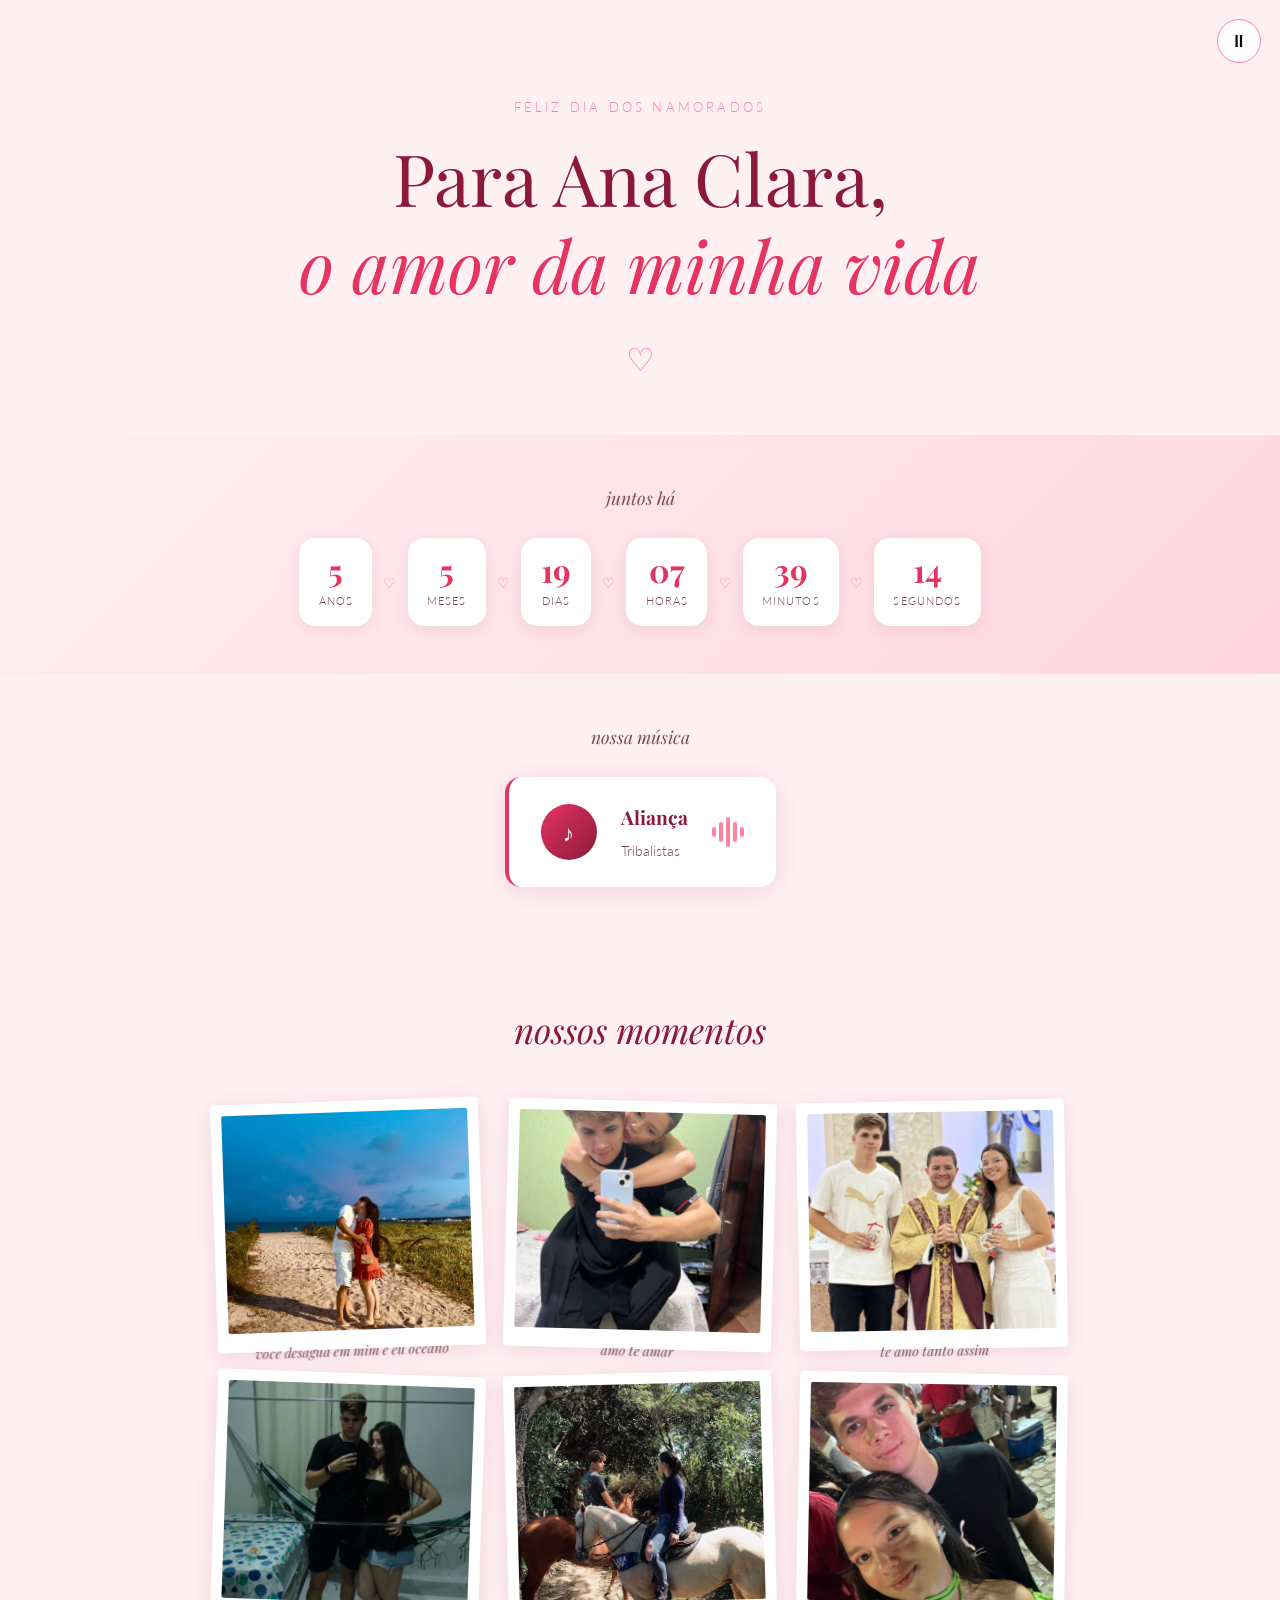
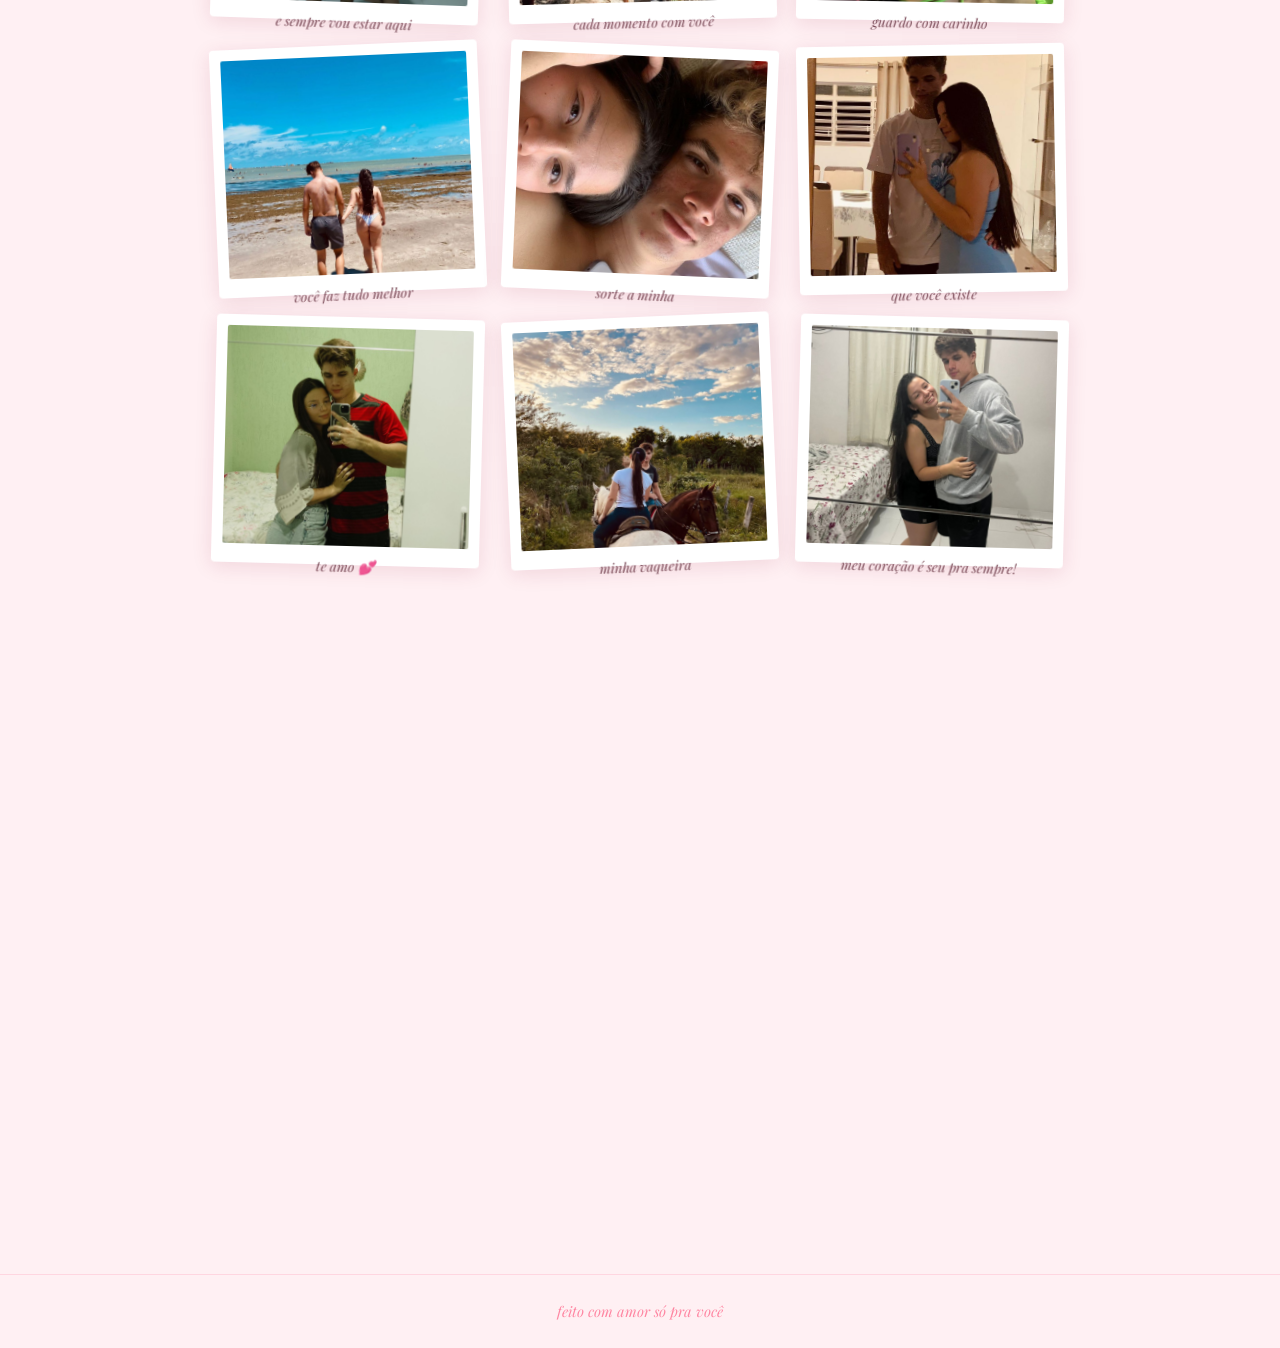
==== principal.html @ 59585c62 "primeiro commit" ====
<!DOCTYPE html>
<html lang="pt-BR">
<head>
  <meta charset="UTF-8" />
  <meta name="viewport" content="width=device-width, initial-scale=1.0" />
  <title>Para você 💕</title>
  <link rel="stylesheet" href="css/style.css" />
  <link rel="preconnect" href="https://fonts.googleapis.com" />
  <link href="https://fonts.googleapis.com/css2?family=Playfair+Display:ital,wght@0,400;0,700;1,400&family=Lato:wght@300;400&display=swap" rel="stylesheet" />
</head>
<body class="principal">

  <div class="coracoes-bg" aria-hidden="true"></div>

  <button class="music-toggle" id="musicToggle" aria-label="pausar música">⏸</button>

  <section class="hero">
    <p class="eyebrow">feliz dia dos namorados</p>
    <h1 class="hero-titulo">
      Para Ana Clara,
      <em>o amor da minha vida</em>
    </h1>
    <div class="separador-coracao">♡</div>
  </section>

  <!-- CONTADOR -->
  <section class="contador-secao">
    <p class="contador-label">juntos há</p>
    <div class="contador-grid">
      <div class="contador-bloco">
        <span class="contador-num" id="anos">0</span>
        <span class="contador-txt">anos</span>
      </div>
      <div class="contador-sep">♡</div>
      <div class="contador-bloco">
        <span class="contador-num" id="meses">0</span>
        <span class="contador-txt">meses</span>
      </div>
      <div class="contador-sep">♡</div>
      <div class="contador-bloco">
        <span class="contador-num" id="dias">0</span>
        <span class="contador-txt">dias</span>
      </div>
      <div class="contador-sep">♡</div>
      <div class="contador-bloco">
        <span class="contador-num" id="horas">0</span>
        <span class="contador-txt">horas</span>
      </div>
      <div class="contador-sep">♡</div>
      <div class="contador-bloco">
        <span class="contador-num" id="minutos">0</span>
        <span class="contador-txt">minutos</span>
      </div>
      <div class="contador-sep">♡</div>
      <div class="contador-bloco">
        <span class="contador-num" id="segundos">0</span>
        <span class="contador-txt">segundos</span>
      </div>
    </div>
  </section>

  <!-- NOSSA MÚSICA -->
  <section class="musica-secao">
    <p class="musica-label">nossa música</p>
    <div class="musica-card">
      <div class="musica-disco" id="disco">♪</div>
      <div class="musica-info">
        <p class="musica-nome">Aliança</p>
        <p class="musica-artista">Tribalistas</p>
      </div>
      <div class="musica-ondas">
        <span></span><span></span><span></span><span></span><span></span>
      </div>
    </div>
  </section>

  <!-- GALERIA -->
  <section class="galeria" id="galeria">
    <h2 class="secao-titulo">nossos momentos</h2>
    <div class="fotos-grid">

      <div class="foto-card" style="--rot: -2deg">
        <img src="fotos/foto1.jpg" alt="Memória 1" loading="lazy" />
        <p class="foto-legenda">voce desagua em mim e eu oceano</p>
      </div>

      <div class="foto-card" style="--rot: 1.5deg">
        <img src="fotos/foto2.jpg" alt="Memória 2" loading="lazy" />
        <p class="foto-legenda">amo te amar</p>
      </div>

      <div class="foto-card" style="--rot: -1deg">
        <img src="fotos/foto3.jpg" alt="Memória 3" loading="lazy" />
        <p class="foto-legenda">te amo tanto assim</p>
      </div>

      <div class="foto-card" style="--rot: 2deg">
        <img src="fotos/foto4.jpg" alt="Memória 4" loading="lazy" />
        <p class="foto-legenda">e sempre vou estar aqui</p>
      </div>

      <div class="foto-card" style="--rot: -1.5deg">
        <img src="fotos/foto5.jpg" alt="Memória 5" loading="lazy" />
        <p class="foto-legenda">cada momento com você</p>
      </div>

      <div class="foto-card" style="--rot: 1deg">
        <img src="fotos/foto6.jpg" alt="Memória 6" loading="lazy" />
        <p class="foto-legenda">guardo com carinho</p>
      </div>

      <div class="foto-card" style="--rot: -2.5deg">
        <img src="fotos/foto7.jpg" alt="Memória 7" loading="lazy" />
        <p class="foto-legenda">você faz tudo melhor</p>
      </div>

      <div class="foto-card" style="--rot: 2.5deg">
        <img src="fotos/foto8.jpg" alt="Memória 8" loading="lazy" />
        <p class="foto-legenda">sorte a minha</p>
      </div>

      <div class="foto-card" style="--rot: -1deg">
        <img src="fotos/foto9.jpg" alt="Memória 9" loading="lazy" />
        <p class="foto-legenda">que você existe</p>
      </div>

      <div class="foto-card" style="--rot: 1.5deg">
        <img src="fotos/foto10.jpg" alt="Memória 10" loading="lazy" />
        <p class="foto-legenda">te amo 💕</p>
      </div>

      <div class="foto-card" style="--rot: -2.5deg">
        <img src="fotos/foto11.jpg" alt="Memória 11" loading="lazy" />
        <p class="foto-legenda">minha vaqueira</p>
      </div>

      <div class="foto-card" style="--rot: 1.5deg">
        <img src="fotos/foto12.jpg" alt="Memória 12" loading="lazy" />
        <p class="foto-legenda">meu coração é seu pra sempre!</p>
      </div>

    </div>
  </section>

  <!-- CARTA -->
  <section class="carta-secao">
    <div class="carta">
      <p class="carta-abertura">Meu amor,</p>
      <p>
        Escrever tudo que sinto por você em palavras seria impossível, mas vou tentar.
        Desde o primeiro momento que te vi, algo mudou dentro de mim — de uma forma
        que eu nunca esperava, e que hoje sou completamente grato por ter acontecido.
      </p>
      <p>
        Você é a pessoa mais incrível que já conheci. A forma como você ri, como
        você fala, como você me olha — guardo tudo isso com muito carinho. Cada
        memória nossa é um tesouro que eu jamais vou trocar por nada.
      </p>
      <p>
        Hoje e sempre, quero estar do seu lado. Feliz dia dos namorados, meu bem.
      </p>
      <p class="carta-assinatura">
        com todo meu amor,<br />
        <strong>Lucas</strong>
      </p>
    </div>
  </section>

  <footer class="rodape">
    <p>feito com amor só pra você</p>
  </footer>

  <audio id="musica" loop>
    <source src="musica/musica.mp3" type="audio/mpeg" />
  </audio>

  <script src="js/principal.js"></script>
</body>
</html>
---- css/style.css ----
/* ═══════════════════════════════════════
   TOKENS
═══════════════════════════════════════ */
:root {
  --rosa-claro:   #fff0f3;
  --rosa-medio:   #ffd6e0;
  --rosa-forte:   #ff85a1;
  --vermelho:     #e63462;
  --vinho:        #8b1a3a;
  --branco:       #ffffff;
  --texto:        #3a0e1e;
  --texto-suave:  #7a4a57;

  --font-display: 'Playfair Display', serif;
  --font-corpo:   'Lato', sans-serif;

  --max:          900px;
  --raio:         16px;
}

/* ═══════════════════════════════════════
   RESET & BASE
═══════════════════════════════════════ */
*, *::before, *::after { box-sizing: border-box; margin: 0; padding: 0; }

html { scroll-behavior: smooth; }

body {
  background: var(--rosa-claro);
  color: var(--texto);
  font-family: var(--font-corpo);
  font-weight: 300;
  line-height: 1.75;
  overflow-x: hidden;
}

img { display: block; width: 100%; height: 100%; object-fit: cover; }

/* ═══════════════════════════════════════
   CORAÇÕES FLUTUANTES (BG)
═══════════════════════════════════════ */
.coracoes-bg {
  position: fixed;
  inset: 0;
  pointer-events: none;
  z-index: 0;
  overflow: hidden;
}

.coracao-flut {
  position: absolute;
  bottom: -60px;
  font-size: 1.4rem;
  opacity: 0;
  animation: subir linear infinite;
  user-select: none;
}

@keyframes subir {
  0%   { transform: translateY(0) rotate(0deg);   opacity: 0; }
  10%  { opacity: 0.45; }
  90%  { opacity: 0.2; }
  100% { transform: translateY(-110vh) rotate(25deg); opacity: 0; }
}

@media (prefers-reduced-motion: reduce) {
  .coracao-flut { animation: none; opacity: 0; }
}

/* ═══════════════════════════════════════
   PÁGINA DE ENTRADA
═══════════════════════════════════════ */
body.entrada {
  min-height: 100dvh;
  display: flex;
  align-items: center;
  justify-content: center;
  background: linear-gradient(145deg, #fff0f3 0%, #ffd6e0 60%, #ffb3c6 100%);
}

.entrada-centro {
  position: relative;
  z-index: 1;
  text-align: center;
  padding: 2rem;
  animation: surgir 1.2s ease both;
}

@keyframes surgir {
  from { opacity: 0; transform: translateY(24px); }
  to   { opacity: 1; transform: translateY(0); }
}

.entrada-eyebrow {
  font-family: var(--font-corpo);
  font-size: 0.85rem;
  letter-spacing: 0.2em;
  text-transform: uppercase;
  color: var(--texto-suave);
  margin-bottom: 0.75rem;
}

.entrada-nome {
  font-family: var(--font-display);
  font-size: clamp(3.5rem, 12vw, 7rem);
  font-weight: 700;
  color: var(--vermelho);
  line-height: 1.05;
  margin-bottom: 0.5rem;
}

.entrada-sub {
  font-family: var(--font-display);
  font-style: italic;
  font-size: clamp(1rem, 3vw, 1.35rem);
  color: var(--texto-suave);
  margin-bottom: 2.5rem;
}

.btn-entrar {
  display: inline-flex;
  align-items: center;
  gap: 0.4rem;
  background: var(--vermelho);
  color: var(--branco);
  border: none;
  border-radius: 100px;
  padding: 1rem 2.5rem;
  font-family: var(--font-display);
  font-size: 1.1rem;
  cursor: pointer;
  transition: transform 0.2s, background 0.2s, box-shadow 0.2s;
  box-shadow: 0 6px 24px rgba(230, 52, 98, 0.35);
}

.btn-entrar:hover  { background: var(--vinho); transform: scale(1.05); }
.btn-entrar:active { transform: scale(0.97); }

.btn-entrar.pulse {
  animation: pulsar 0.6s ease;
}

@keyframes pulsar {
  0%   { transform: scale(1); }
  40%  { transform: scale(1.12); }
  100% { transform: scale(1); }
}

/* ═══════════════════════════════════════
   BOTÃO MÚSICA
═══════════════════════════════════════ */
.music-toggle {
  position: fixed;
  top: 1.2rem;
  right: 1.2rem;
  z-index: 100;
  background: rgba(255,255,255,0.8);
  border: 1px solid var(--rosa-forte);
  border-radius: 50%;
  width: 44px;
  height: 44px;
  font-size: 1.1rem;
  cursor: pointer;
  backdrop-filter: blur(6px);
  transition: background 0.2s, transform 0.2s;
}

.music-toggle:hover { background: var(--rosa-medio); transform: scale(1.08); }

/* ═══════════════════════════════════════
   HERO
═══════════════════════════════════════ */
.hero {
  position: relative;
  z-index: 1;
  text-align: center;
  padding: 6rem 1.5rem 3rem;
  max-width: var(--max);
  margin: 0 auto;
  animation: surgir 1s ease both;
}

.eyebrow {
  font-size: 0.8rem;
  letter-spacing: 0.25em;
  text-transform: uppercase;
  color: var(--rosa-forte);
  margin-bottom: 1rem;
}

.hero-titulo {
  font-family: var(--font-display);
  font-size: clamp(2.2rem, 7vw, 4.5rem);
  font-weight: 400;
  color: var(--vinho);
  line-height: 1.2;
  margin-bottom: 1.5rem;
}

.hero-titulo em {
  display: block;
  font-style: italic;
  color: var(--vermelho);
}

.separador-coracao {
  font-size: 2rem;
  color: var(--rosa-forte);
  animation: bater 1.4s ease-in-out infinite;
}

@keyframes bater {
  0%, 100% { transform: scale(1); }
  50%       { transform: scale(1.25); }
}

@media (prefers-reduced-motion: reduce) {
  .separador-coracao { animation: none; }
}

/* ═══════════════════════════════════════
   GALERIA
═══════════════════════════════════════ */
.galeria {
  position: relative;
  z-index: 1;
  max-width: var(--max);
  margin: 0 auto;
  padding: 4rem 1.5rem;
}

.secao-titulo {
  font-family: var(--font-display);
  font-size: clamp(1.5rem, 4vw, 2.2rem);
  font-weight: 400;
  font-style: italic;
  color: var(--vinho);
  text-align: center;
  margin-bottom: 2.5rem;
}

.fotos-grid {
  display: grid;
  grid-template-columns: repeat(auto-fit, minmax(200px, 1fr));
  gap: 1.5rem;
}

.foto-card {
  background: var(--branco);
  border-radius: 4px;
  padding: 0.7rem 0.7rem 1.2rem;
  box-shadow: 0 4px 20px rgba(139, 26, 58, 0.12);
  transform: rotate(var(--rot, 0deg));
  transition: transform 0.3s, box-shadow 0.3s;
  opacity: 0;
  animation: revelar 0.7s ease forwards;
}

.foto-card:hover {
  transform: rotate(0deg) scale(1.04);
  box-shadow: 0 10px 36px rgba(139, 26, 58, 0.22);
  z-index: 5;
}

.foto-card img {
  width: 100%;
  aspect-ratio: 4/3;
  object-fit: cover;
  border-radius: 2px;
  background: var(--rosa-medio);
}

.foto-legenda {
  margin-top: 0.6rem;
  font-family: var(--font-display);
  font-style: italic;
  font-size: 0.85rem;
  color: var(--texto-suave);
  text-align: center;
}

.foto-card:nth-child(1) { animation-delay: 0.1s; }
.foto-card:nth-child(2) { animation-delay: 0.25s; }
.foto-card:nth-child(3) { animation-delay: 0.4s; }
.foto-card:nth-child(4) { animation-delay: 0.55s; }

@keyframes revelar {
  from { opacity: 0; transform: rotate(var(--rot,0deg)) translateY(20px); }
  to   { opacity: 1; transform: rotate(var(--rot,0deg)) translateY(0); }
}

/* ═══════════════════════════════════════
   CARTA
═══════════════════════════════════════ */
.carta-secao {
  position: relative;
  z-index: 1;
  display: flex;
  justify-content: center;
  padding: 2rem 1.5rem 5rem;
}

.carta {
  background: var(--branco);
  border-radius: var(--raio);
  padding: 3rem 2.5rem;
  max-width: 640px;
  width: 100%;
  box-shadow: 0 8px 40px rgba(139, 26, 58, 0.1);
  border-top: 4px solid var(--vermelho);
}

.carta-abertura {
  font-family: var(--font-display);
  font-size: 1.3rem;
  color: var(--vermelho);
  margin-bottom: 1.2rem;
}

.carta p {
  font-size: 1rem;
  color: var(--texto);
  margin-bottom: 1rem;
  line-height: 1.85;
}

.carta-assinatura {
  margin-top: 2rem;
  font-family: var(--font-display);
  font-style: italic;
  color: var(--texto-suave);
  font-size: 1rem;
  line-height: 1.6;
}

.carta-assinatura strong {
  color: var(--vermelho);
  font-size: 1.4rem;
}

/* ═══════════════════════════════════════
   RODAPÉ
═══════════════════════════════════════ */
.rodape {
  position: relative;
  z-index: 1;
  text-align: center;
  padding: 1.5rem;
  font-family: var(--font-display);
  font-style: italic;
  font-size: 0.9rem;
  color: var(--rosa-forte);
  border-top: 1px solid var(--rosa-medio);
}

/* ═══════════════════════════════════════
   RESPONSIVO
═══════════════════════════════════════ */
@media (max-width: 480px) {
  .fotos-grid { grid-template-columns: 1fr 1fr; gap: 1rem; }
  .carta { padding: 2rem 1.5rem; }
}


.foto-card:nth-child(5)  { animation-delay: 0.7s; }
.foto-card:nth-child(6)  { animation-delay: 0.85s; }
.foto-card:nth-child(7)  { animation-delay: 1s; }
.foto-card:nth-child(8)  { animation-delay: 1.15s; }
.foto-card:nth-child(9)  { animation-delay: 1.3s; }
.foto-card:nth-child(10) { animation-delay: 1.45s; }
.foto-card:nth-child(11) { animation-delay: 1.6s; }
.foto-card:nth-child(12) { animation-delay: 1.75s; }


/* ═══════════════════════════════════════
   CONTADOR
═══════════════════════════════════════ */
.contador-secao {
  position: relative;
  z-index: 1;
  text-align: center;
  padding: 3rem 1.5rem;
  background: linear-gradient(135deg, #fff0f3, #ffd6e0);
}

.contador-label {
  font-family: var(--font-display);
  font-style: italic;
  font-size: 1.1rem;
  color: var(--texto-suave);
  margin-bottom: 1.5rem;
}

.contador-grid {
  display: flex;
  flex-wrap: wrap;
  justify-content: center;
  align-items: center;
  gap: 0.5rem;
}

.contador-bloco {
  display: flex;
  flex-direction: column;
  align-items: center;
  background: var(--branco);
  border-radius: var(--raio);
  padding: 1rem 1.2rem;
  box-shadow: 0 4px 16px rgba(139, 26, 58, 0.1);
  min-width: 70px;
}

.contador-num {
  font-family: var(--font-display);
  font-size: 2rem;
  font-weight: 700;
  color: var(--vermelho);
  line-height: 1;
}

.contador-txt {
  font-size: 0.7rem;
  letter-spacing: 0.1em;
  text-transform: uppercase;
  color: var(--texto-suave);
  margin-top: 0.3rem;
}

.contador-sep {
  color: var(--rosa-forte);
  font-size: 0.9rem;
  padding: 0 0.2rem;
}

/* ═══════════════════════════════════════
   NOSSA MÚSICA
═══════════════════════════════════════ */
.musica-secao {
  position: relative;
  z-index: 1;
  text-align: center;
  padding: 3rem 1.5rem;
}

.musica-label {
  font-family: var(--font-display);
  font-style: italic;
  font-size: 1.1rem;
  color: var(--texto-suave);
  margin-bottom: 1.5rem;
}

.musica-card {
  display: inline-flex;
  align-items: center;
  gap: 1.5rem;
  background: var(--branco);
  border-radius: var(--raio);
  padding: 1.5rem 2rem;
  box-shadow: 0 4px 24px rgba(139, 26, 58, 0.12);
  border-left: 4px solid var(--vermelho);
}

.musica-disco {
  width: 56px;
  height: 56px;
  background: linear-gradient(135deg, var(--vermelho), var(--vinho));
  border-radius: 50%;
  display: flex;
  align-items: center;
  justify-content: center;
  color: white;
  font-size: 1.4rem;
  animation: girar 4s linear infinite;
  flex-shrink: 0;
}

@keyframes girar {
  from { transform: rotate(0deg); }
  to   { transform: rotate(360deg); }
}

.musica-info {
  text-align: left;
}

.musica-nome {
  font-family: var(--font-display);
  font-size: 1.2rem;
  font-weight: 700;
  color: var(--vinho);
}

.musica-artista {
  font-size: 0.9rem;
  color: var(--texto-suave);
  margin-top: 0.2rem;
}

.musica-ondas {
  display: flex;
  align-items: center;
  gap: 3px;
  height: 30px;
}

.musica-ondas span {
  display: block;
  width: 4px;
  background: var(--rosa-forte);
  border-radius: 4px;
  animation: onda 1s ease-in-out infinite;
}

.musica-ondas span:nth-child(1) { animation-delay: 0s;    height: 10px; }
.musica-ondas span:nth-child(2) { animation-delay: 0.15s; height: 20px; }
.musica-ondas span:nth-child(3) { animation-delay: 0.3s;  height: 30px; }
.musica-ondas span:nth-child(4) { animation-delay: 0.15s; height: 20px; }
.musica-ondas span:nth-child(5) { animation-delay: 0s;    height: 10px; }

@keyframes onda {
  0%, 100% { transform: scaleY(0.4); }
  50%       { transform: scaleY(1); }
}

@media (max-width: 480px) {
  .contador-num { font-size: 1.5rem; }
  .contador-bloco { min-width: 55px; padding: 0.8rem; }
  .musica-card { flex-wrap: wrap; justify-content: center; text-align: center; }
  .musica-info { text-align: center; }
}


/* ═══════════════════════════════════════
   RESPONSIVO MOBILE
═══════════════════════════════════════ */
@media (max-width: 768px) {
  .hero { padding: 4rem 1.2rem 2rem; }

  .contador-grid { gap: 0.4rem; }
  .contador-bloco { min-width: 50px; padding: 0.7rem 0.6rem; }
  .contador-num { font-size: 1.4rem; }
  .contador-sep { display: none; }

  .musica-card {
    flex-direction: column;
    text-align: center;
    padding: 1.2rem;
    gap: 1rem;
  }
  .musica-info { text-align: center; }

  .fotos-grid {
    grid-template-columns: 1fr 1fr;
    gap: 0.8rem;
  }

  .carta { padding: 1.5rem 1.2rem; }
  .carta p { font-size: 0.95rem; }
}

@media (max-width: 380px) {
  .entrada-nome { font-size: clamp(2.8rem, 15vw, 4rem); }
  .fotos-grid { grid-template-columns: 1fr 1fr; gap: 0.6rem; }
  .contador-bloco { min-width: 44px; padding: 0.6rem 0.4rem; }
  .contador-num { font-size: 1.2rem; }
}
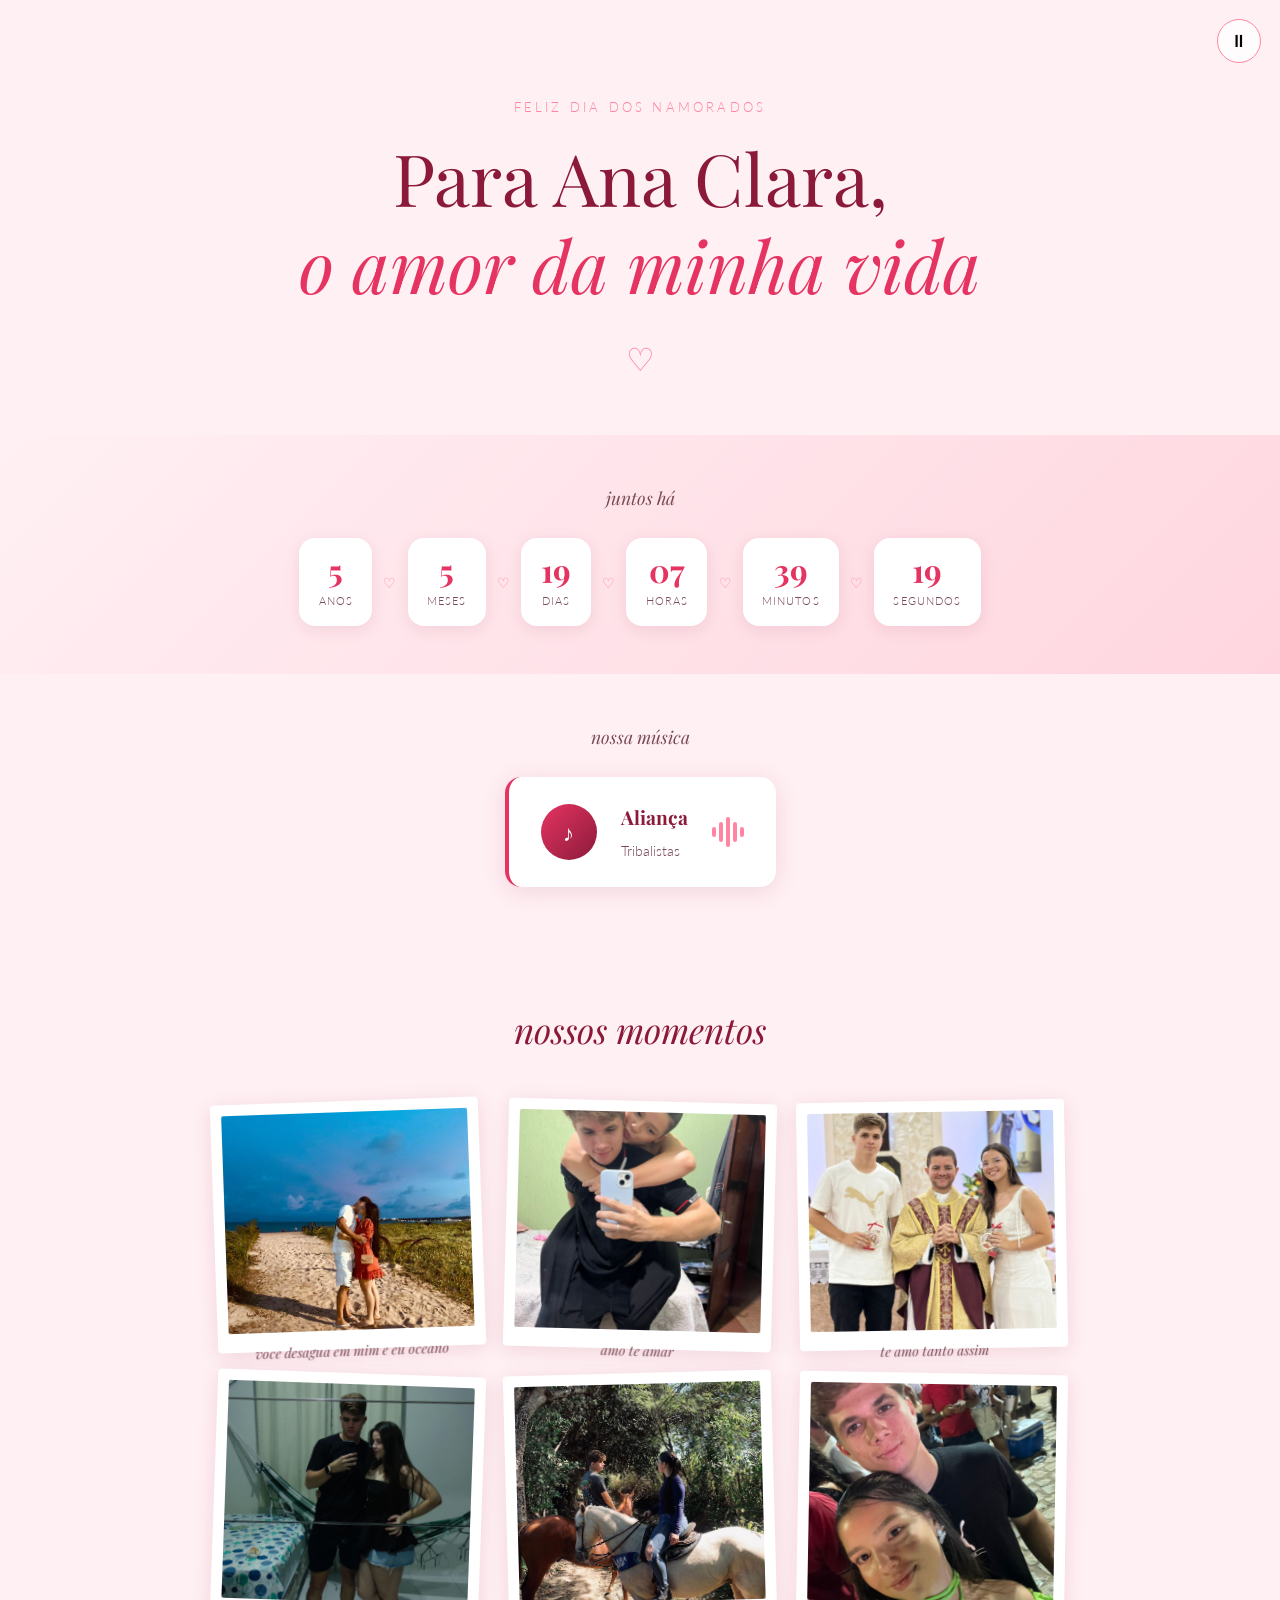
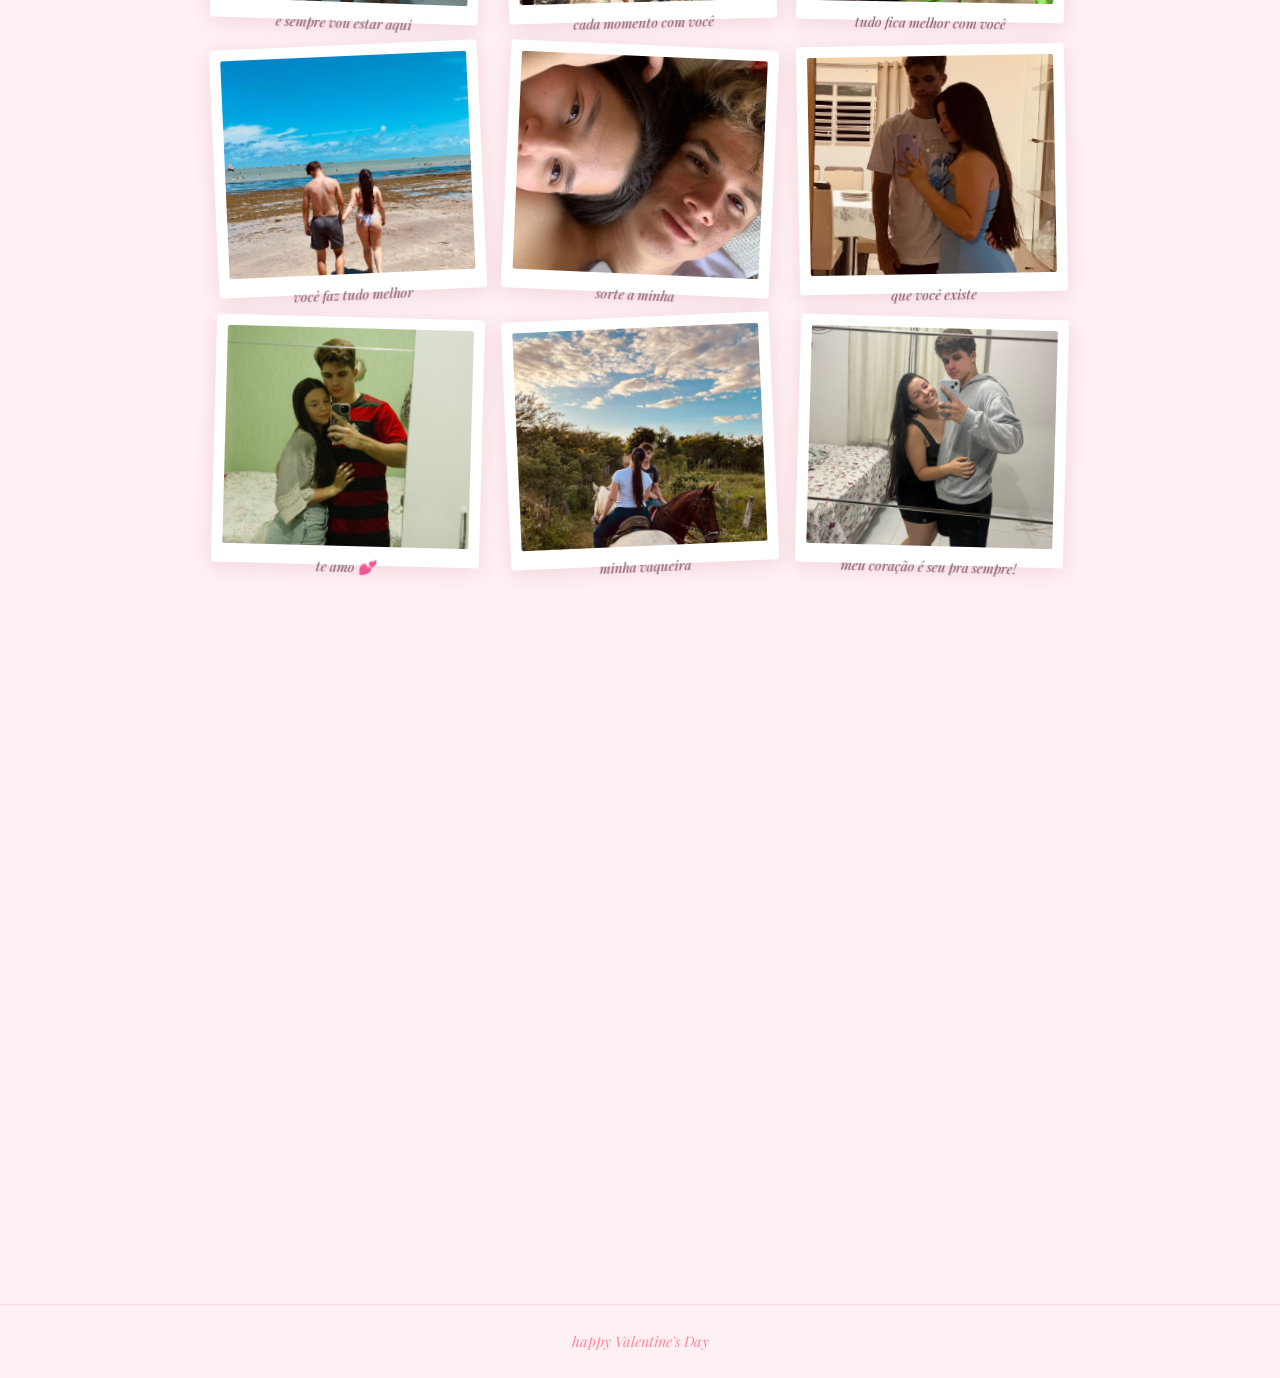
==== commit f85c3290: "textos finais" ====
--- a/principal.html
+++ b/principal.html
@@ -106,7 +106,7 @@
 
       <div class="foto-card" style="--rot: 1deg">
         <img src="fotos/foto6.jpg" alt="Memória 6" loading="lazy" />
-        <p class="foto-legenda">guardo com carinho</p>
+        <p class="foto-legenda">tudo fica melhor com você</p>
       </div>
 
       <div class="foto-card" style="--rot: -2.5deg">
@@ -147,17 +147,18 @@
     <div class="carta">
       <p class="carta-abertura">Meu amor,</p>
       <p>
-        Escrever tudo que sinto por você em palavras seria impossível, mas vou tentar.
-        Desde o primeiro momento que te vi, algo mudou dentro de mim — de uma forma
-        que eu nunca esperava, e que hoje sou completamente grato por ter acontecido.
+        unica coisa que vem na cabeça agora é dizer o quanto eu te amo, mas nem passando
+        o dia escrevendo seria suficiente, muito obrigado por tudo, tudo mesmo, so deus
+        sabe o tanto que sou grato por te ter.
       </p>
       <p>
-        Você é a pessoa mais incrível que já conheci. A forma como você ri, como
-        você fala, como você me olha — guardo tudo isso com muito carinho. Cada
-        memória nossa é um tesouro que eu jamais vou trocar por nada.
+        foi a melhor escolha e vou ser eternamente grato, viveria tudo novamente, e com
+        sorriso no rosto, ate os piores momentos. sempre cuidarei de voce, meu sonho é realizar os seus.
+        que deus abençoe nossa relação, minha futura esposa e mae dos meus filhos. QUE SORTE A MINHA! 
+        eu te amo infinitamente!
       </p>
       <p>
-        Hoje e sempre, quero estar do seu lado. Feliz dia dos namorados, meu bem.
+        Hoje e sempre, quero estar do seu lado. Feliz dia dos namorados, minha princesa.
       </p>
       <p class="carta-assinatura">
         com todo meu amor,<br />
@@ -167,7 +168,7 @@
   </section>
 
   <footer class="rodape">
-    <p>feito com amor só pra você</p>
+    <p>happy Valentine's Day</p>
   </footer>
 
   <audio id="musica" loop>
--- a/css/style.css
+++ b/css/style.css
@@ -545,8 +545,10 @@
   .musica-card {
     flex-direction: column;
     text-align: center;
-    padding: 1.2rem;
+    padding: 1.5rem;
     gap: 1rem;
+    width: 90%;
+    max-width: 360px;
   }
   .musica-info { text-align: center; }
 
